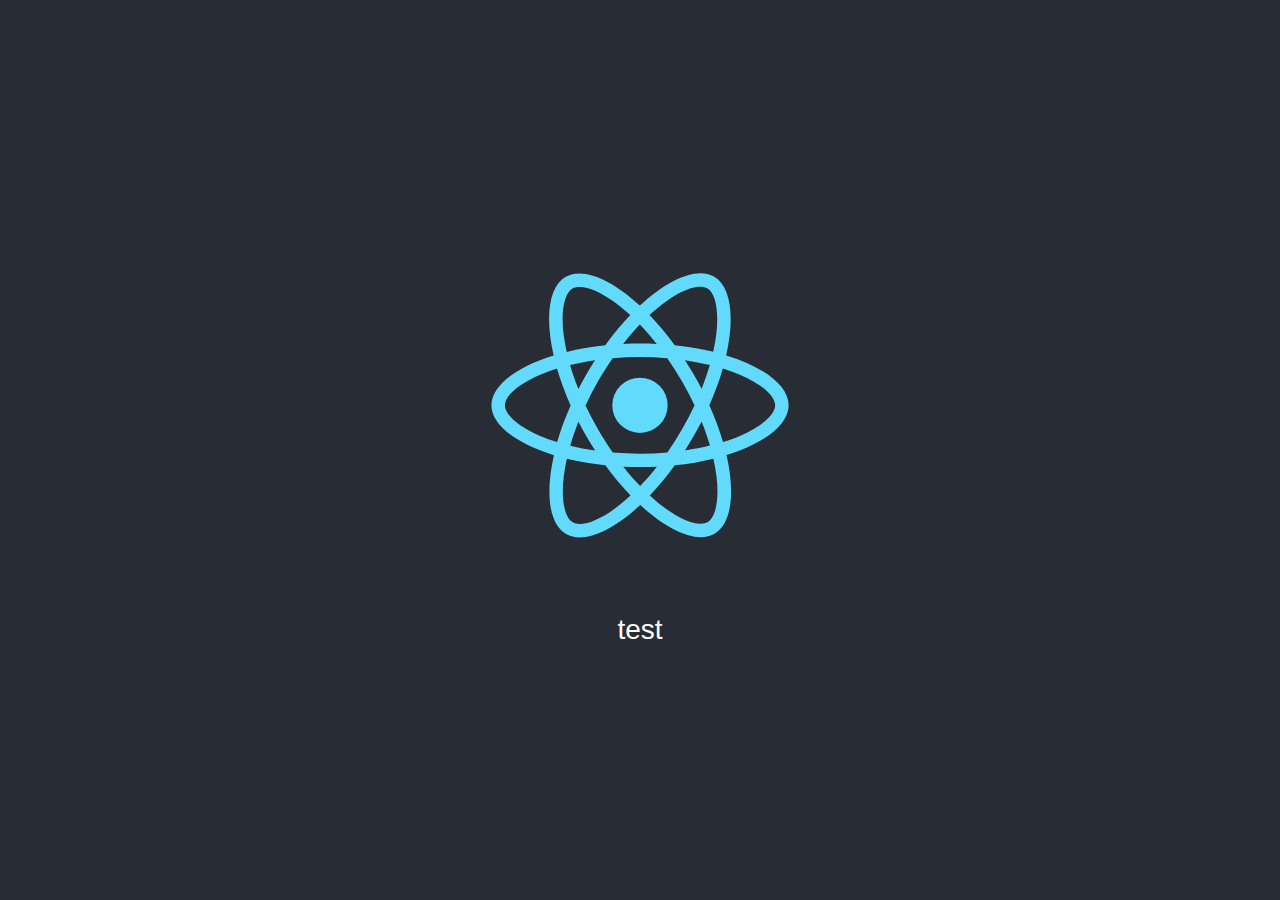
==== index.html @ 8d6fed48 "Updates" ====
<!doctype html><html lang="en"><head><meta charset="utf-8"/><link rel="icon" href="/favicon.ico"/><meta name="viewport" content="width=device-width,initial-scale=1"/><meta name="theme-color" content="#000000"/><meta name="description" content="Web site created using create-react-app"/><link rel="apple-touch-icon" href="/logo192.png"/><link rel="manifest" href="/manifest.json"/><title>React App</title><script defer="defer" src="/static/js/main.ec8fc628.js"></script><link href="/static/css/main.073c9b0a.css" rel="stylesheet"></head><body><noscript>You need to enable JavaScript to run this app.</noscript><div id="root"></div></body></html>
---- static/css/main.073c9b0a.css ----
body{-webkit-font-smoothing:antialiased;-moz-osx-font-smoothing:grayscale;font-family:-apple-system,BlinkMacSystemFont,Segoe UI,Roboto,Oxygen,Ubuntu,Cantarell,Fira Sans,Droid Sans,Helvetica Neue,sans-serif;margin:0}code{font-family:source-code-pro,Menlo,Monaco,Consolas,Courier New,monospace}.App{text-align:center}.App-logo{height:40vmin;pointer-events:none}@media (prefers-reduced-motion:no-preference){.App-logo{-webkit-animation:App-logo-spin 20s linear infinite;animation:App-logo-spin 20s linear infinite}}.App-header{align-items:center;background-color:#282c34;color:#fff;display:flex;flex-direction:column;font-size:calc(10px + 2vmin);justify-content:center;min-height:100vh}.App-link{color:#61dafb}@-webkit-keyframes App-logo-spin{0%{-webkit-transform:rotate(0deg);transform:rotate(0deg)}to{-webkit-transform:rotate(1turn);transform:rotate(1turn)}}@keyframes App-logo-spin{0%{-webkit-transform:rotate(0deg);transform:rotate(0deg)}to{-webkit-transform:rotate(1turn);transform:rotate(1turn)}}
/*# sourceMappingURL=main.073c9b0a.css.map*/
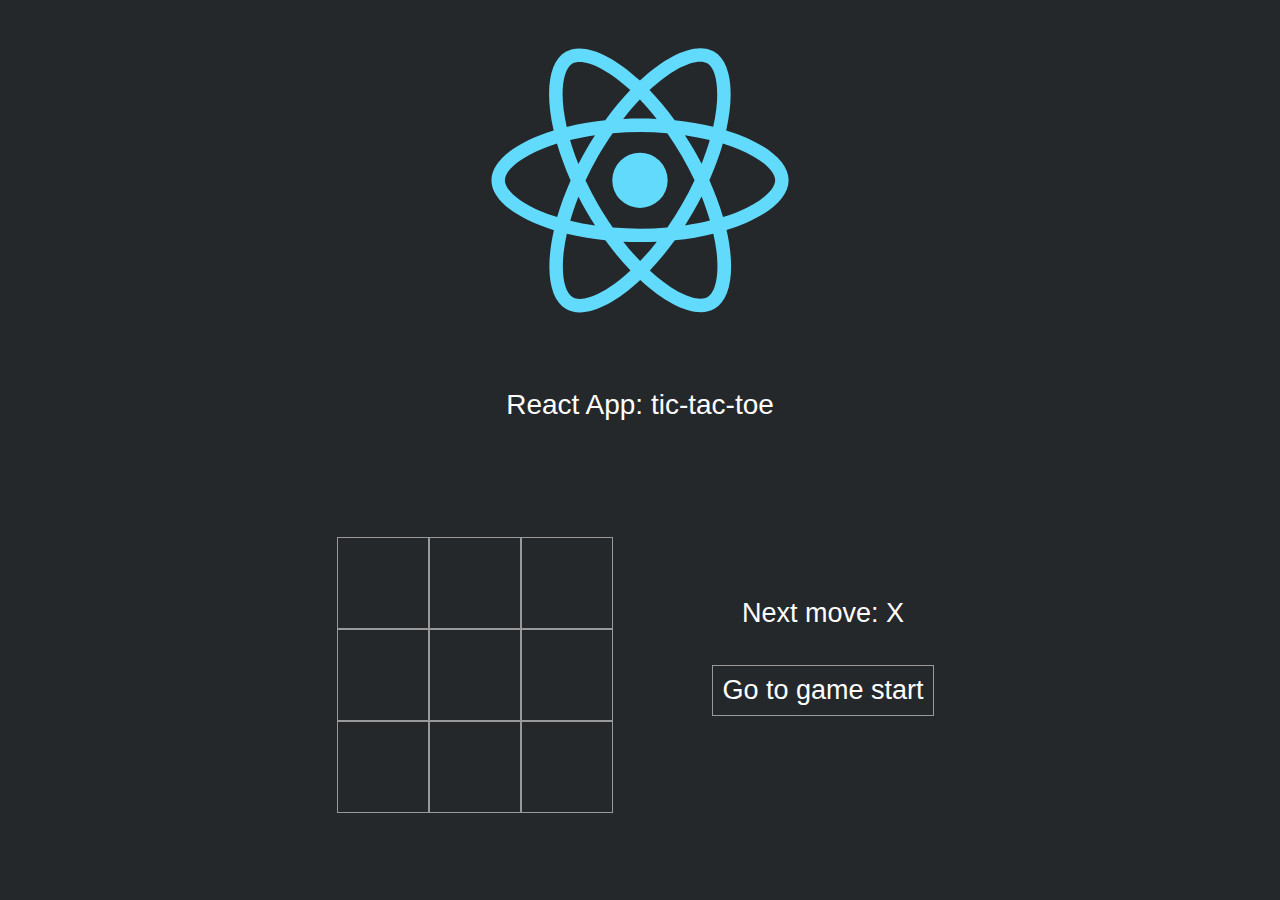
==== commit 0ce5cd68: "small game" ====
--- a/index.html
+++ b/index.html
@@ -1 +1 @@
-<!doctype html><html lang="en"><head><meta charset="utf-8"/><link rel="icon" href="/favicon.ico"/><meta name="viewport" content="width=device-width,initial-scale=1"/><meta name="theme-color" content="#000000"/><meta name="description" content="Web site created using create-react-app"/><link rel="apple-touch-icon" href="/logo192.png"/><link rel="manifest" href="/manifest.json"/><title>React App</title><script defer="defer" src="/static/js/main.ec8fc628.js"></script><link href="/static/css/main.073c9b0a.css" rel="stylesheet"></head><body><noscript>You need to enable JavaScript to run this app.</noscript><div id="root"></div></body></html>+<!doctype html><html lang="en"><head><meta charset="utf-8"/><link rel="icon" href="/favicon.ico"/><meta name="viewport" content="width=device-width,initial-scale=1"/><meta name="theme-color" content="#000000"/><meta name="description" content="Web site created using create-react-app"/><link rel="apple-touch-icon" href="/logo192.png"/><link rel="manifest" href="/manifest.json"/><title>React App</title><script defer="defer" src="/static/js/main.0bbf657b.js"></script><link href="/static/css/main.a83bd1e7.css" rel="stylesheet"></head><body><noscript>You need to enable JavaScript to run this app.</noscript><div id="root"></div></body></html>--- a/static/css/main.a83bd1e7.css
+++ b/static/css/main.a83bd1e7.css
@@ -0,0 +1,2 @@
+body{-webkit-font-smoothing:antialiased;-moz-osx-font-smoothing:grayscale;font-family:-apple-system,BlinkMacSystemFont,Segoe UI,Roboto,Oxygen,Ubuntu,Cantarell,Fira Sans,Droid Sans,Helvetica Neue,sans-serif;margin:0}code{font-family:source-code-pro,Menlo,Monaco,Consolas,Courier New,monospace}.App{background:#25282b;color:#fff;font-size:3vmin;text-align:center}.App-logo{height:40vmin;pointer-events:none}@media (prefers-reduced-motion:no-preference){.App-logo{-webkit-animation:App-logo-spin 20s linear infinite;animation:App-logo-spin 20s linear infinite}}.App-header{align-items:center;display:flex;flex-direction:column;font-size:calc(10px + 2vmin);height:50vh;justify-content:center}@-webkit-keyframes App-logo-spin{0%{-webkit-transform:rotate(0deg);transform:rotate(0deg)}to{-webkit-transform:rotate(1turn);transform:rotate(1turn)}}@keyframes App-logo-spin{0%{-webkit-transform:rotate(0deg);transform:rotate(0deg)}to{-webkit-transform:rotate(1turn);transform:rotate(1turn)}}ol,ul{display:inline-grid;grid-auto-flow:column;grid-template-rows:repeat(4,auto);list-style:none;padding-left:0}.square{border:1px solid #999;float:left;font-size:5vmin;font-weight:700;height:10vmin;line-height:10vmin;width:10vmin}.square:hover{border:1px solid #2da050}.game{align-items:center;display:flex;flex-direction:row;height:50vh;justify-content:center}.game-info{margin-left:10vmin}.move{border:1px solid #999;cursor:default;margin:1vmin;padding:1vmin}.move:hover{border:1px solid #2785aa}
+/*# sourceMappingURL=main.a83bd1e7.css.map*/